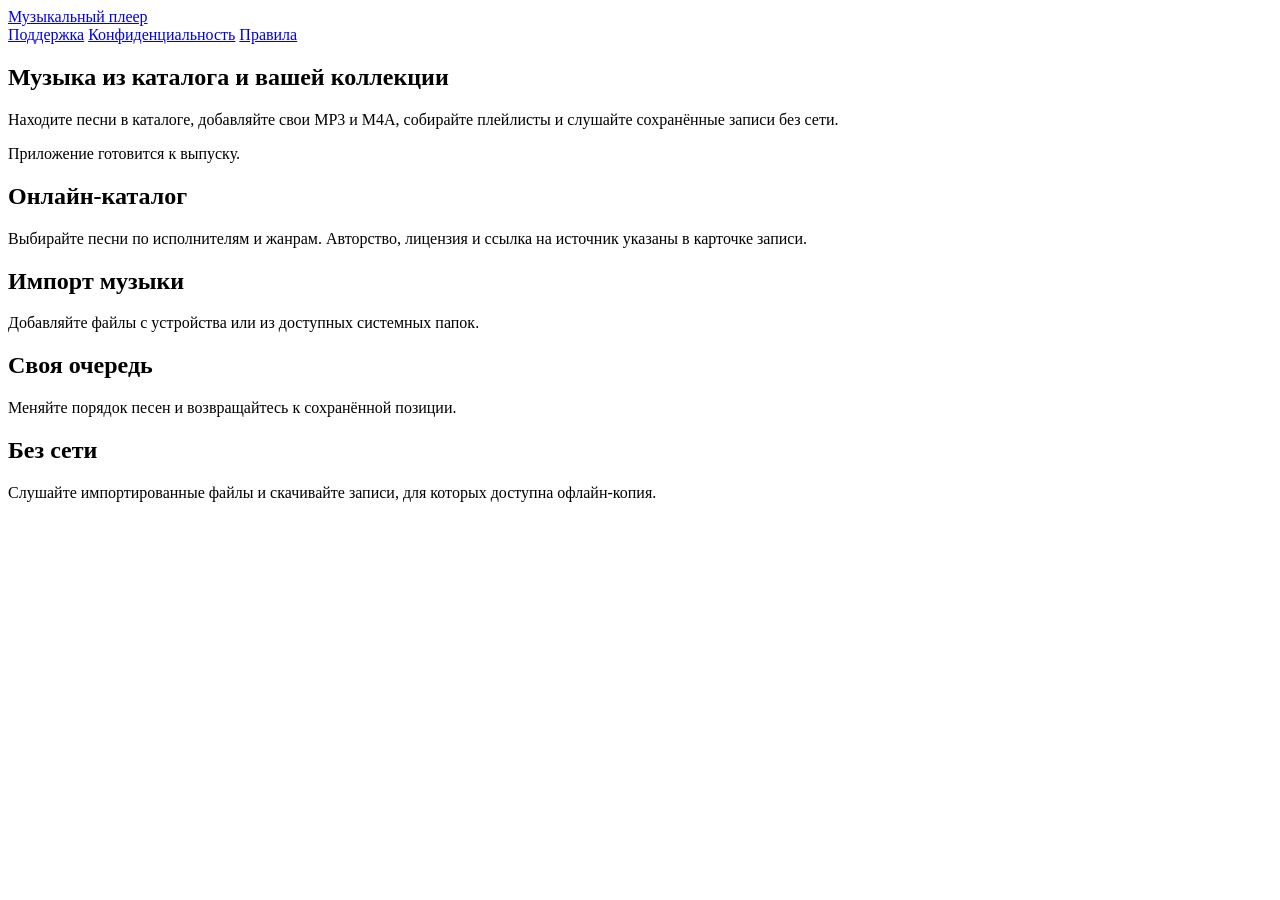
==== music-app/index.html @ 6149b420 "Add music app draft index.html" ====
<!doctype html>
<html lang="ru">
<head>
  <meta charset="utf-8">
  <meta name="viewport" content="width=device-width, initial-scale=1">
  <meta name="robots" content="noindex">
  <meta name="description" content="Музыкальный плеер с онлайн-каталогом и личной коллекцией.">
  <title>Музыкальный плеер</title>
  <link rel="stylesheet" href="style.css">
</head>
<body>
  <header class="site-header shell">
    <a class="brand" href="./" aria-current="page">Музыкальный плеер</a>
    <nav aria-label="Разделы сайта">
      <a href="support/">Поддержка</a>
      <a href="privacy/">Конфиденциальность</a>
      <a href="terms/">Правила</a>
    </nav>
  </header>
  <main class="shell">
    <section class="intro">
      <h1>Музыка из каталога и вашей коллекции</h1>
      <p>Находите песни в каталоге, добавляйте свои MP3 и M4A, собирайте плейлисты и слушайте сохранённые записи без сети.</p>
      <p class="status">Приложение готовится к выпуску.</p>
    </section>
    <section class="features" aria-label="Возможности плеера">
      <article>
        <h2>Онлайн-каталог</h2>
        <p>Выбирайте песни по исполнителям и жанрам. Авторство, лицензия и ссылка на источник указаны в карточке записи.</p>
      </article>
      <article>
        <h2>Импорт музыки</h2>
        <p>Добавляйте файлы с устройства или из доступных системных папок.</p>
      </article>
      <article>
        <h2>Своя очередь</h2>
        <p>Меняйте порядок песен и возвращайтесь к сохранённой позиции.</p>
      </article>
      <article>
        <h2>Без сети</h2>
        <p>Слушайте импортированные файлы и скачивайте записи, для которых доступна офлайн-копия.</p>
      </article>
    </section>
  </main>
</body>
</html>
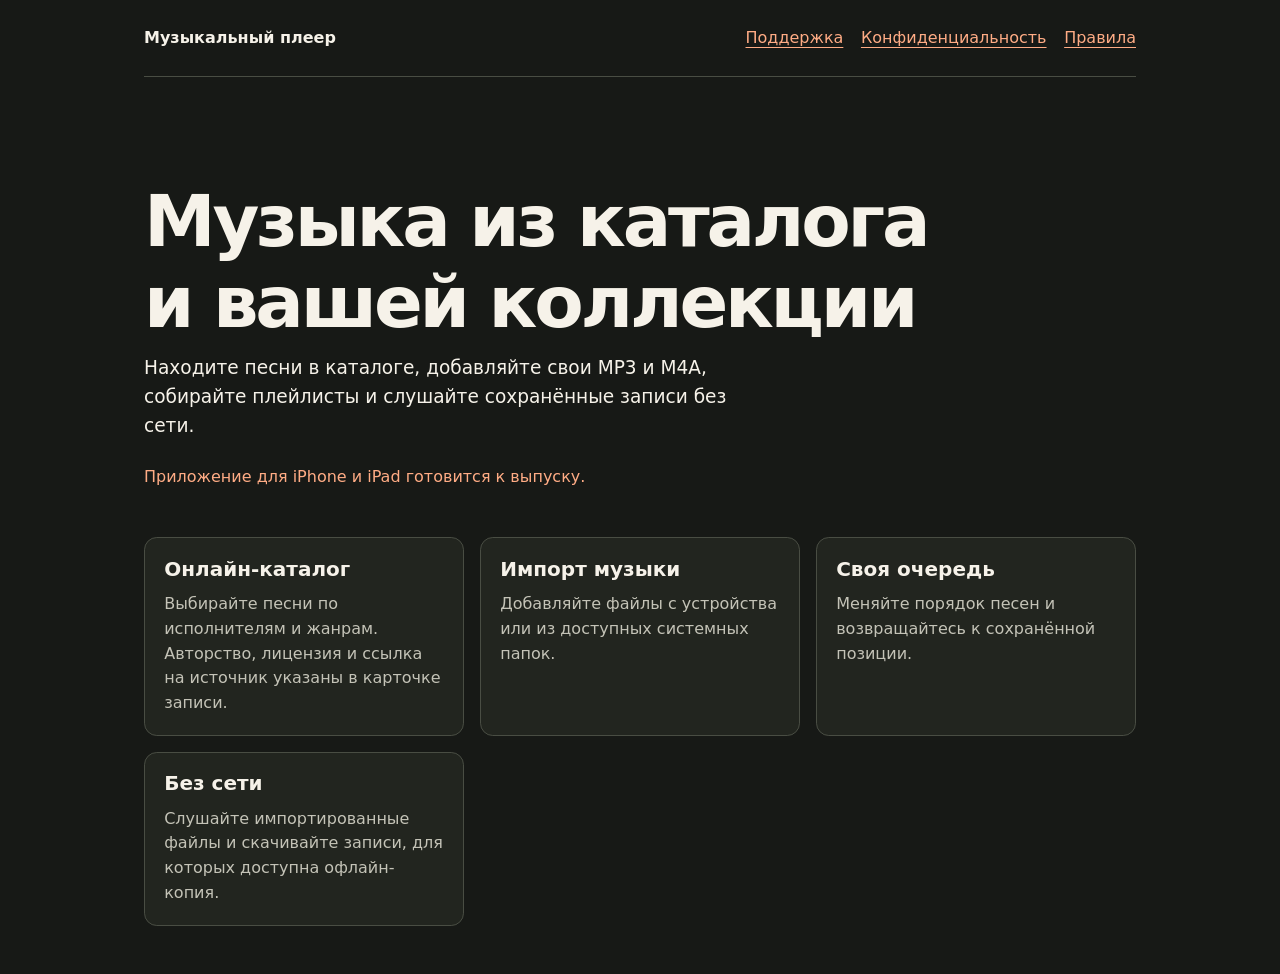
==== commit 0d8e70f6: "Finalize iPhone and iPad privacy policy and usage terms" ====
--- a/music-app/index.html
+++ b/music-app/index.html
@@ -3,8 +3,7 @@
 <head>
   <meta charset="utf-8">
   <meta name="viewport" content="width=device-width, initial-scale=1">
-  <meta name="robots" content="noindex">
-  <meta name="description" content="Музыкальный плеер с онлайн-каталогом и личной коллекцией.">
+  <meta name="description" content="Музыкальный плеер для iPhone и iPad с онлайн-каталогом и личной коллекцией.">
   <title>Музыкальный плеер</title>
   <link rel="stylesheet" href="style.css">
 </head>
@@ -21,7 +20,7 @@
     <section class="intro">
       <h1>Музыка из каталога и вашей коллекции</h1>
       <p>Находите песни в каталоге, добавляйте свои MP3 и M4A, собирайте плейлисты и слушайте сохранённые записи без сети.</p>
-      <p class="status">Приложение готовится к выпуску.</p>
+      <p class="status">Приложение для iPhone и iPad готовится к выпуску.</p>
     </section>
     <section class="features" aria-label="Возможности плеера">
       <article>
--- a/music-app/style.css
+++ b/music-app/style.css
@@ -0,0 +1,67 @@
+:root {
+  color-scheme: dark;
+  font-family: system-ui, sans-serif;
+  background: #171916;
+  color: #f6f2e9;
+  --muted: #c4c3b7;
+  --accent: #ffac85;
+  --line: #494d43;
+}
+
+* { box-sizing: border-box; }
+body { margin: 0; line-height: 1.55; }
+
+.shell {
+  width: min(100% - 2.5rem, 62rem);
+  margin-inline: auto;
+}
+
+a { color: var(--accent); text-underline-offset: .22em; }
+a:hover { color: #ffd3ba; }
+a:focus-visible { outline: .14rem solid var(--accent); outline-offset: .25rem; }
+
+.site-header {
+  display: flex;
+  flex-wrap: wrap;
+  justify-content: space-between;
+  align-items: center;
+  gap: .5rem 1.5rem;
+  padding-block: 1.25rem;
+  border-bottom: 1px solid var(--line);
+}
+
+.site-header nav { display: flex; flex-wrap: wrap; gap: .35rem 1.1rem; }
+.site-header a { display: inline-block; padding-block: .35rem; }
+.brand { color: inherit; font-weight: 750; text-decoration: none; }
+.site-header [aria-current="page"] { color: inherit; }
+
+h1, h2 { line-height: 1.12; text-wrap: balance; }
+h1 { margin: 0; font-size: clamp(2.1rem, 6.8vw, 4.5rem); letter-spacing: -.045em; }
+h2 { margin: 0; font-size: 1.25rem; }
+p { margin: .75rem 0 0; }
+.status { color: var(--accent); }
+
+.intro { padding-block: clamp(3rem, 9vw, 6.5rem) 3rem; }
+.intro > p { max-width: 38rem; font-size: 1.16rem; }
+.intro > .status { margin-top: 1.5rem; font-size: 1rem; }
+
+.features {
+  display: grid;
+  grid-template-columns: repeat(auto-fit, minmax(min(100%, 15rem), 1fr));
+  gap: 1rem;
+  padding-bottom: 3rem;
+}
+
+.features article {
+  border: 1px solid var(--line);
+  border-radius: .8rem;
+  background: #22251f;
+  padding: 1.2rem;
+}
+
+.features p, .prose p:not(.status), .prose li { color: var(--muted); }
+.prose { max-width: 46rem; padding-block: 3rem; }
+.prose h1 { font-size: clamp(1.8rem, 7vw, 3.8rem); overflow-wrap: anywhere; }
+.prose h2 { margin-top: 2rem; }
+.prose li + li { margin-top: .55rem; }
+.prose a, .prose code { overflow-wrap: anywhere; }
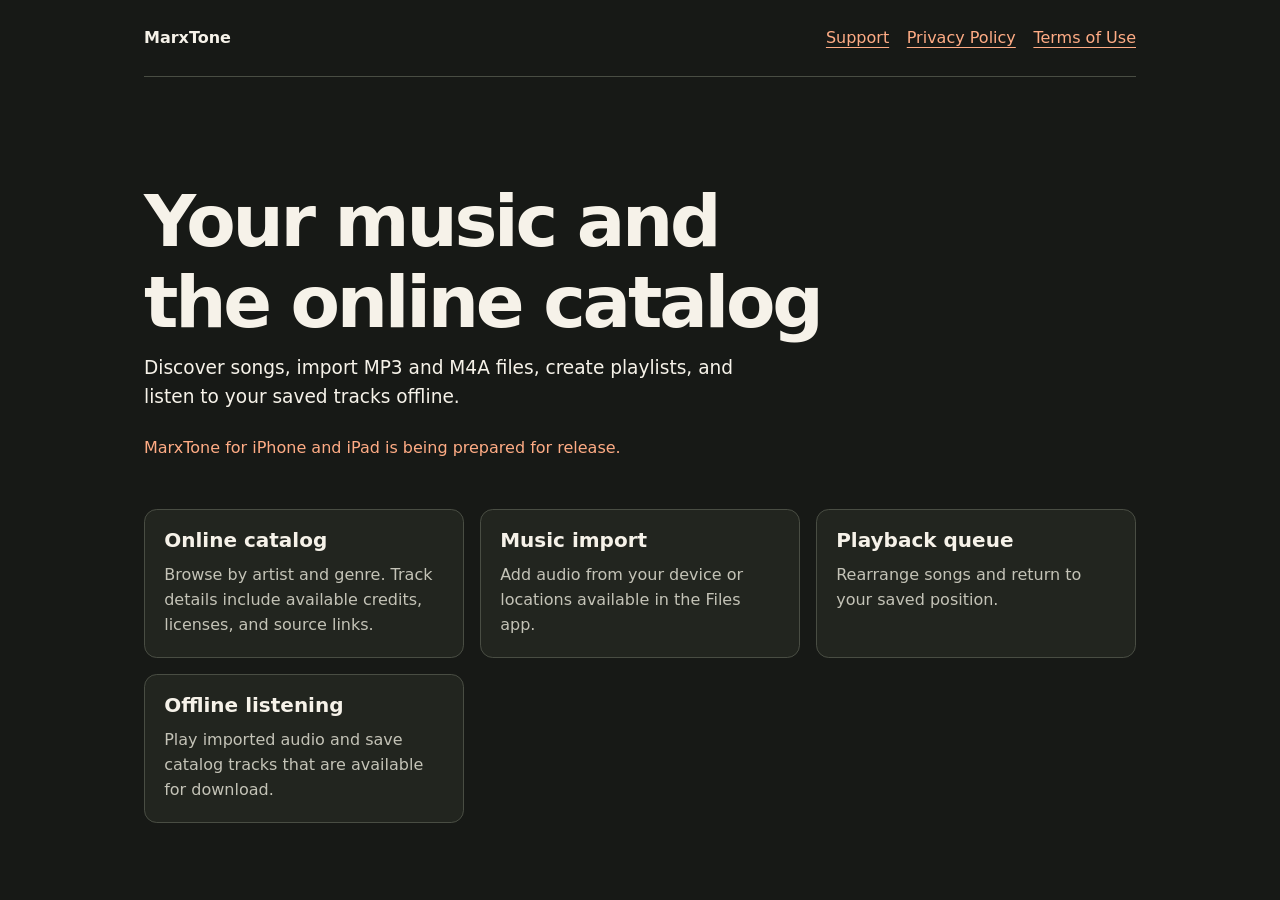
==== commit 8f5feb97: "Publish MarxTone support and legal pages in English" ====
--- a/music-app/index.html
+++ b/music-app/index.html
@@ -1,43 +1,43 @@
 <!doctype html>
-<html lang="ru">
+<html lang="en">
 <head>
   <meta charset="utf-8">
   <meta name="viewport" content="width=device-width, initial-scale=1">
-  <meta name="description" content="Музыкальный плеер для iPhone и iPad с онлайн-каталогом и личной коллекцией.">
-  <title>Музыкальный плеер</title>
+  <meta name="description" content="MarxTone is a music player for iPhone and iPad with a personal library and an online catalog.">
+  <title>MarxTone</title>
   <link rel="stylesheet" href="style.css">
 </head>
 <body>
   <header class="site-header shell">
-    <a class="brand" href="./" aria-current="page">Музыкальный плеер</a>
-    <nav aria-label="Разделы сайта">
-      <a href="support/">Поддержка</a>
-      <a href="privacy/">Конфиденциальность</a>
-      <a href="terms/">Правила</a>
+    <a class="brand" href="./" aria-current="page">MarxTone</a>
+    <nav aria-label="Site navigation">
+      <a href="support/">Support</a>
+      <a href="privacy/">Privacy Policy</a>
+      <a href="terms/">Terms of Use</a>
     </nav>
   </header>
   <main class="shell">
     <section class="intro">
-      <h1>Музыка из каталога и вашей коллекции</h1>
-      <p>Находите песни в каталоге, добавляйте свои MP3 и M4A, собирайте плейлисты и слушайте сохранённые записи без сети.</p>
-      <p class="status">Приложение для iPhone и iPad готовится к выпуску.</p>
+      <h1>Your music and the online catalog</h1>
+      <p>Discover songs, import MP3 and M4A files, create playlists, and listen to your saved tracks offline.</p>
+      <p class="status">MarxTone for iPhone and iPad is being prepared for release.</p>
     </section>
-    <section class="features" aria-label="Возможности плеера">
+    <section class="features" aria-label="Player features">
       <article>
-        <h2>Онлайн-каталог</h2>
-        <p>Выбирайте песни по исполнителям и жанрам. Авторство, лицензия и ссылка на источник указаны в карточке записи.</p>
+        <h2>Online catalog</h2>
+        <p>Browse by artist and genre. Track details include available credits, licenses, and source links.</p>
       </article>
       <article>
-        <h2>Импорт музыки</h2>
-        <p>Добавляйте файлы с устройства или из доступных системных папок.</p>
+        <h2>Music import</h2>
+        <p>Add audio from your device or locations available in the Files app.</p>
       </article>
       <article>
-        <h2>Своя очередь</h2>
-        <p>Меняйте порядок песен и возвращайтесь к сохранённой позиции.</p>
+        <h2>Playback queue</h2>
+        <p>Rearrange songs and return to your saved position.</p>
       </article>
       <article>
-        <h2>Без сети</h2>
-        <p>Слушайте импортированные файлы и скачивайте записи, для которых доступна офлайн-копия.</p>
+        <h2>Offline listening</h2>
+        <p>Play imported audio and save catalog tracks that are available for download.</p>
       </article>
     </section>
   </main>
